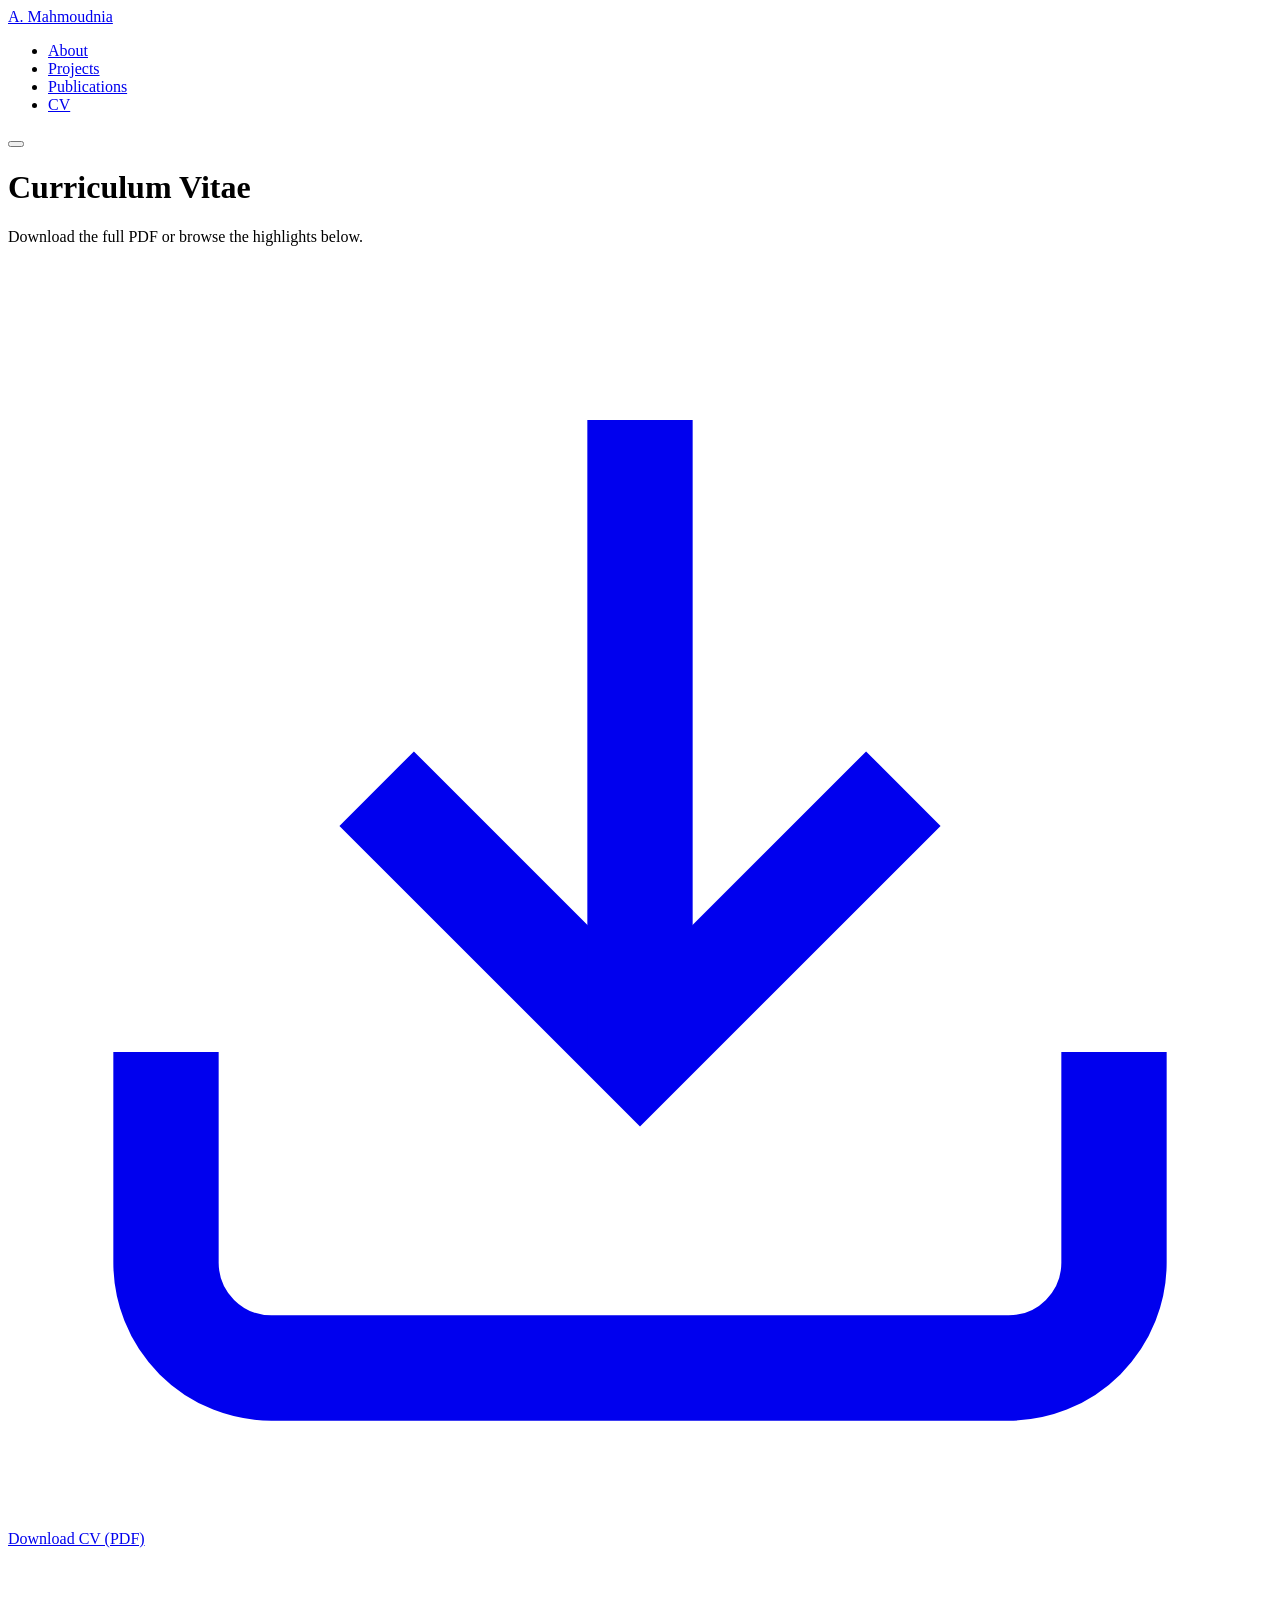
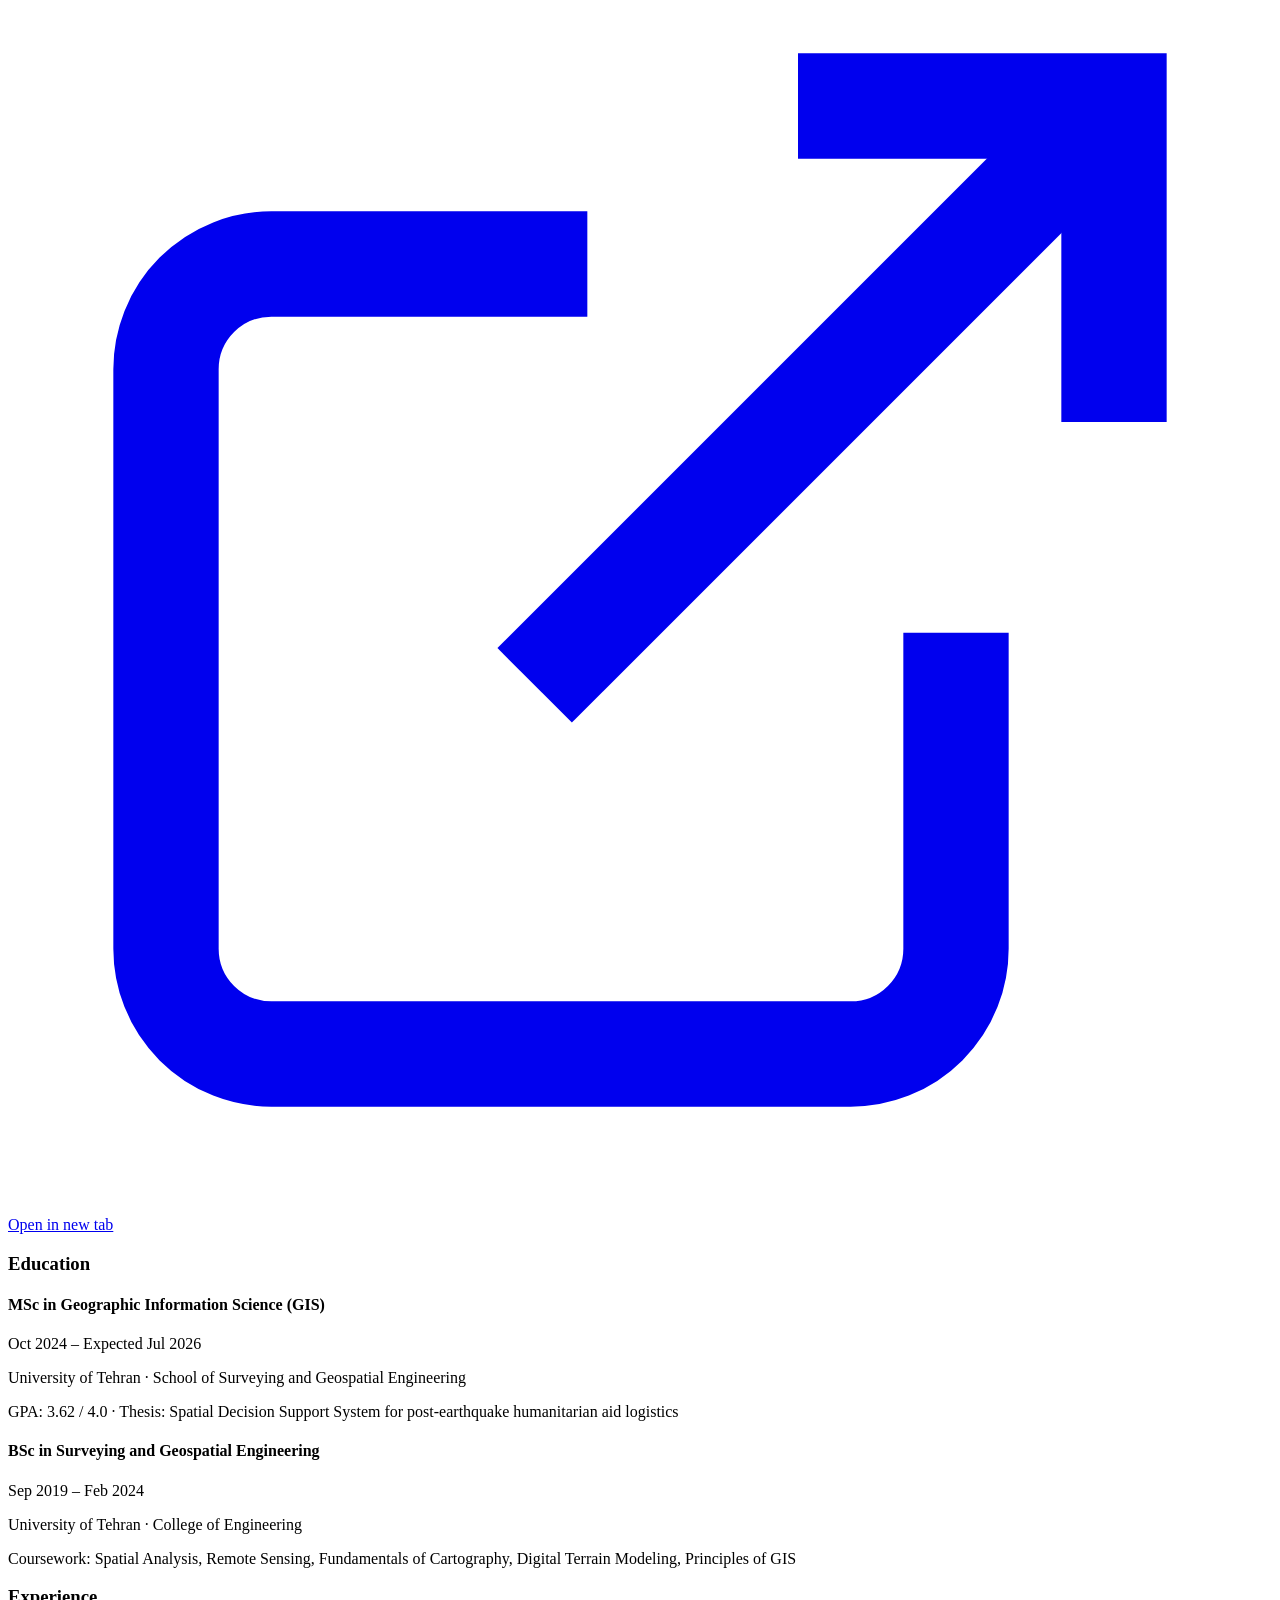
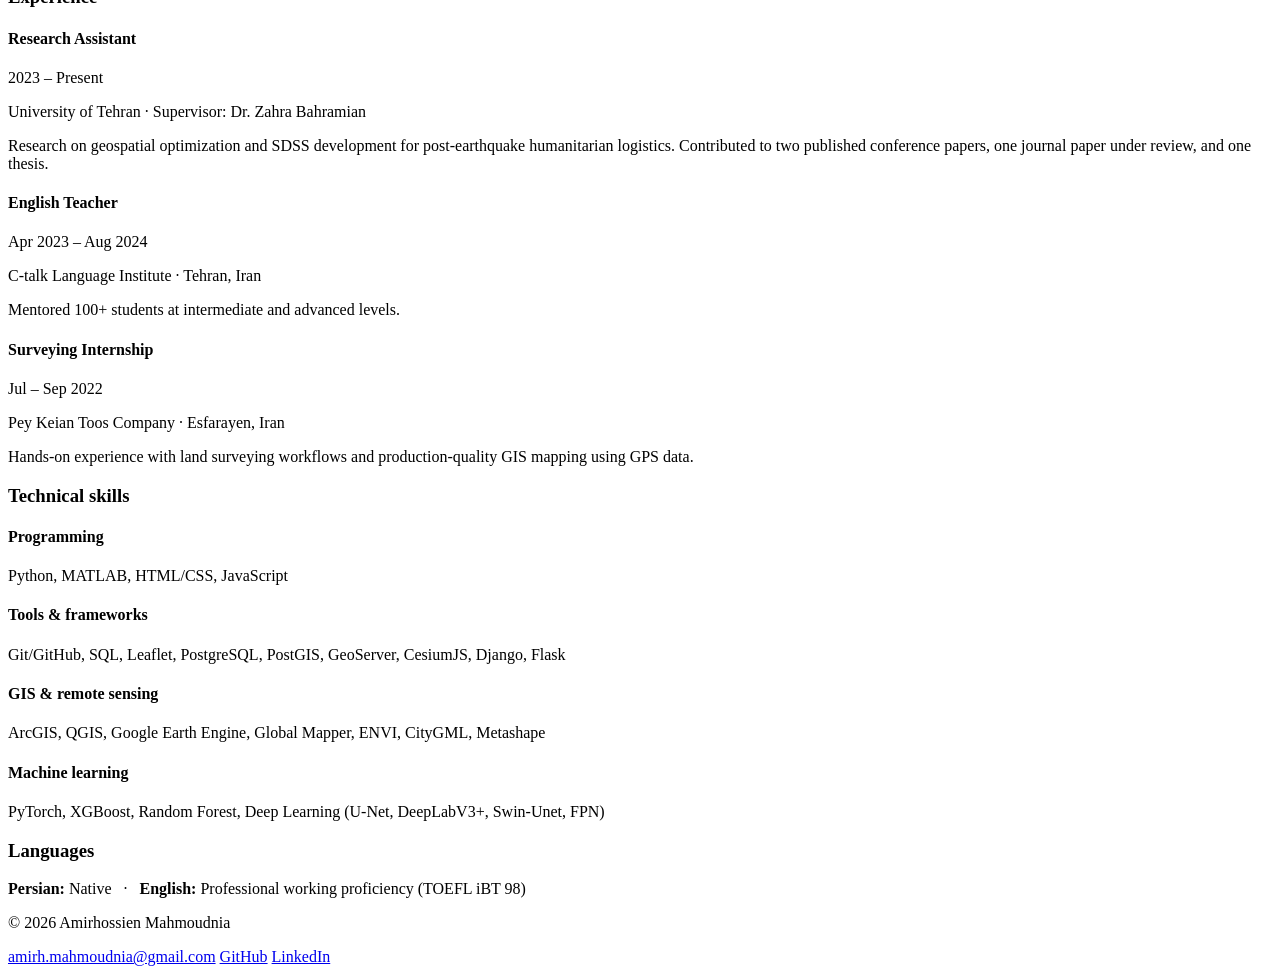
==== cv.html @ 0a98c572 "Add files via upload" ====
<!DOCTYPE html>
<html lang="en">
<head>
  <meta charset="UTF-8">
  <meta name="viewport" content="width=device-width, initial-scale=1.0">
  <title>CV | Amirhossien Mahmoudnia</title>
  <meta name="description" content="Curriculum vitae of Amirhossien Mahmoudnia — education, research experience, technical skills, and publications.">
  <link rel="stylesheet" href="css/style.css">
</head>
<body>

  <!-- Navigation -->
  <nav class="nav">
    <div class="nav-inner">
      <a href="index.html" class="nav-name">A. Mahmoudnia</a>
      <ul class="nav-links">
        <li><a href="index.html">About</a></li>
        <li><a href="projects.html">Projects</a></li>
        <li><a href="publications.html">Publications</a></li>
        <li><a href="cv.html" class="active">CV</a></li>
      </ul>
      <button class="hamburger" aria-label="Toggle menu">
        <span></span><span></span><span></span>
      </button>
    </div>
  </nav>

  <div class="page-header">
    <h1>Curriculum Vitae</h1>
    <p>Download the full PDF or browse the highlights below.</p>
  </div>

  <div class="section">
    <div class="cv-actions">
      <a href="assets/CV.pdf" download class="btn btn-primary">
        <svg viewBox="0 0 24 24" fill="none" stroke="currentColor" stroke-width="2"><path d="M21 15v4a2 2 0 01-2 2H5a2 2 0 01-2-2v-4"/><polyline points="7 10 12 15 17 10"/><line x1="12" y1="15" x2="12" y2="3"/></svg>
        Download CV (PDF)
      </a>
      <a href="assets/CV.pdf" target="_blank" class="btn btn-outline">
        <svg viewBox="0 0 24 24" fill="none" stroke="currentColor" stroke-width="2"><path d="M18 13v6a2 2 0 01-2 2H5a2 2 0 01-2-2V8a2 2 0 012-2h6"/><polyline points="15 3 21 3 21 9"/><line x1="10" y1="14" x2="21" y2="3"/></svg>
        Open in new tab
      </a>
    </div>

    <!-- Education -->
    <div class="cv-section">
      <h3>Education</h3>

      <div class="cv-entry">
        <div class="cv-entry-header">
          <h4>MSc in Geographic Information Science (GIS)</h4>
          <span class="date">Oct 2024 – Expected Jul 2026</span>
        </div>
        <p class="subtitle">University of Tehran · School of Surveying and Geospatial Engineering</p>
        <p>GPA: 3.62 / 4.0 · Thesis: Spatial Decision Support System for post-earthquake humanitarian aid logistics</p>
      </div>

      <div class="cv-entry">
        <div class="cv-entry-header">
          <h4>BSc in Surveying and Geospatial Engineering</h4>
          <span class="date">Sep 2019 – Feb 2024</span>
        </div>
        <p class="subtitle">University of Tehran · College of Engineering</p>
        <p>Coursework: Spatial Analysis, Remote Sensing, Fundamentals of Cartography, Digital Terrain Modeling, Principles of GIS</p>
      </div>
    </div>

    <!-- Work Experience -->
    <div class="cv-section">
      <h3>Experience</h3>

      <div class="cv-entry">
        <div class="cv-entry-header">
          <h4>Research Assistant</h4>
          <span class="date">2023 – Present</span>
        </div>
        <p class="subtitle">University of Tehran · Supervisor: Dr. Zahra Bahramian</p>
        <p>Research on geospatial optimization and SDSS development for post-earthquake humanitarian logistics. Contributed to two published conference papers, one journal paper under review, and one thesis.</p>
      </div>

      <div class="cv-entry">
        <div class="cv-entry-header">
          <h4>English Teacher</h4>
          <span class="date">Apr 2023 – Aug 2024</span>
        </div>
        <p class="subtitle">C-talk Language Institute · Tehran, Iran</p>
        <p>Mentored 100+ students at intermediate and advanced levels.</p>
      </div>

      <div class="cv-entry">
        <div class="cv-entry-header">
          <h4>Surveying Internship</h4>
          <span class="date">Jul – Sep 2022</span>
        </div>
        <p class="subtitle">Pey Keian Toos Company · Esfarayen, Iran</p>
        <p>Hands-on experience with land surveying workflows and production-quality GIS mapping using GPS data.</p>
      </div>
    </div>

    <!-- Technical Skills -->
    <div class="cv-section">
      <h3>Technical skills</h3>
      <div class="skills-grid">
        <div class="skill-group">
          <h4>Programming</h4>
          <p>Python, MATLAB, HTML/CSS, JavaScript</p>
        </div>
        <div class="skill-group">
          <h4>Tools &amp; frameworks</h4>
          <p>Git/GitHub, SQL, Leaflet, PostgreSQL, PostGIS, GeoServer, CesiumJS, Django, Flask</p>
        </div>
        <div class="skill-group">
          <h4>GIS &amp; remote sensing</h4>
          <p>ArcGIS, QGIS, Google Earth Engine, Global Mapper, ENVI, CityGML, Metashape</p>
        </div>
        <div class="skill-group">
          <h4>Machine learning</h4>
          <p>PyTorch, XGBoost, Random Forest, Deep Learning (U-Net, DeepLabV3+, Swin-Unet, FPN)</p>
        </div>
      </div>
    </div>

    <!-- Languages -->
    <div class="cv-section">
      <h3>Languages</h3>
      <div class="cv-entry" style="border-left: none; padding-left: 0;">
        <p><strong>Persian:</strong> Native &nbsp;&nbsp;·&nbsp;&nbsp; <strong>English:</strong> Professional working proficiency (TOEFL iBT 98)</p>
      </div>
    </div>
  </div>

  <!-- Footer -->
  <footer class="footer">
    <div class="footer-inner">
      <p>&copy; 2026 Amirhossien Mahmoudnia</p>
      <div class="footer-links">
        <a href="mailto:amirh.mahmoudnia@gmail.com">amirh.mahmoudnia@gmail.com</a>
        <a href="https://github.com/" target="_blank">GitHub</a>
        <a href="https://linkedin.com/in/amir-hosieen-mahmoudnia" target="_blank">LinkedIn</a>
      </div>
    </div>
  </footer>

  <script src="js/main.js"></script>
</body>
</html>
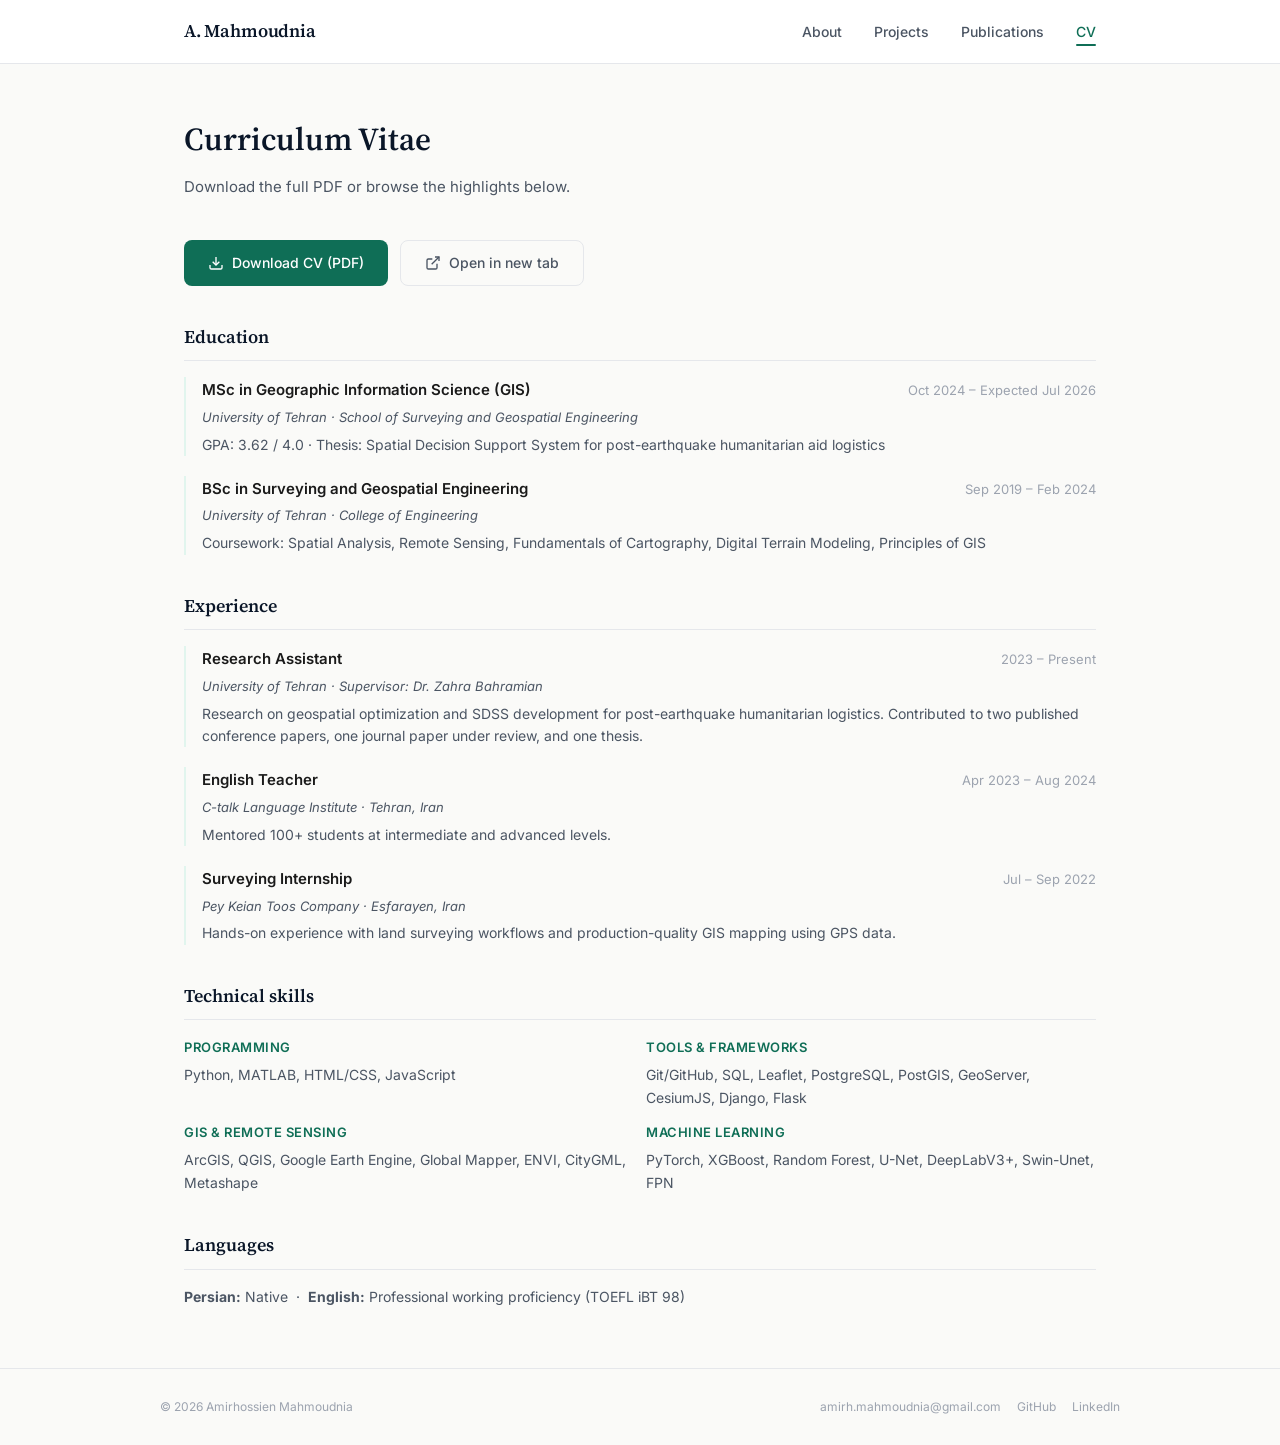
==== commit 241dbedd: "Add files via upload" ====
--- a/cv.html
+++ b/cv.html
@@ -1,29 +1,28 @@
 <!DOCTYPE html>
 <html lang="en">
 <head>
-  <meta charset="UTF-8">
+    <meta charset="UTF-8">
   <meta name="viewport" content="width=device-width, initial-scale=1.0">
+  <link rel="preconnect" href="https://fonts.googleapis.com">
+  <link rel="preconnect" href="https://fonts.gstatic.com" crossorigin>
+  <link href="https://fonts.googleapis.com/css2?family=Source+Serif+4:opsz,wght@8..60,400;8..60,600&family=Inter:wght@400;500;600&display=swap" rel="stylesheet">
+  <style>
+:root{--navy:#0a1628;--teal:#0f6e56;--teal-light:#e1f5ee;--teal-mid:#1d9e75;--blue:#185fa5;--blue-light:#e6f1fb;--coral:#d85a30;--purple-light:#eeedfe;--purple:#534ab7;--amber-light:#faeeda;--amber:#854f0b;--bg:#fafaf8;--surface:#fff;--text:#1a1a1a;--text-secondary:#4b5563;--text-muted:#9ca3af;--border:#e5e7eb;--font-display:'Source Serif 4',Georgia,serif;--font-body:'Inter',-apple-system,sans-serif;--max-width:960px;--nav-height:64px}*,*::before,*::after{box-sizing:border-box;margin:0;padding:0}html{scroll-behavior:smooth}body{font-family:var(--font-body);color:var(--text);background:var(--bg);line-height:1.7;font-size:15px;-webkit-font-smoothing:antialiased}a{color:var(--teal);text-decoration:none;transition:color .2s}a:hover{color:var(--teal-mid)}img{max-width:100%;display:block}.nav{position:fixed;top:0;left:0;right:0;height:var(--nav-height);background:rgba(255,255,255,.92);backdrop-filter:blur(12px);-webkit-backdrop-filter:blur(12px);border-bottom:1px solid var(--border);z-index:100;display:flex;align-items:center;justify-content:center}.nav-inner{width:100%;max-width:var(--max-width);padding:0 24px;display:flex;align-items:center;justify-content:space-between}.nav-name{font-family:var(--font-display);font-size:18px;font-weight:600;color:var(--navy);letter-spacing:-.01em}.nav-links{display:flex;gap:32px;list-style:none}.nav-links a{color:var(--text-secondary);font-size:14px;font-weight:500;position:relative;padding:4px 0}.nav-links a:hover,.nav-links a.active{color:var(--teal)}.nav-links a.active::after{content:'';position:absolute;bottom:-2px;left:0;right:0;height:2px;background:var(--teal);border-radius:1px}.hamburger{display:none;background:none;border:none;cursor:pointer;padding:8px}.hamburger span{display:block;width:20px;height:2px;background:var(--text);margin:5px 0;transition:.3s;border-radius:1px}.hero{padding-top:calc(var(--nav-height) + 60px);padding-bottom:60px;position:relative;overflow:hidden}.hero-bg{position:absolute;top:0;left:0;right:0;bottom:0;opacity:.04;pointer-events:none}.hero-inner{max-width:var(--max-width);margin:0 auto;padding:0 24px;display:grid;grid-template-columns:1fr 260px;gap:48px;align-items:start;position:relative}.hero-text h1{font-family:var(--font-display);font-size:36px;font-weight:600;color:var(--navy);margin-bottom:6px;letter-spacing:-.02em;line-height:1.2}.hero-subtitle{font-size:16px;color:var(--text-secondary);margin-bottom:6px}.hero-affiliation{font-size:13px;color:var(--text-muted);margin-bottom:28px;display:flex;align-items:center;gap:6px}.hero-affiliation svg{width:14px;height:14px;flex-shrink:0}.hero-bio{font-size:15px;line-height:1.75;color:var(--text);margin-bottom:28px}.hero-bio p{margin-bottom:14px}.hero-bio p:last-child{margin-bottom:0}.social-links{display:flex;gap:12px;align-items:center;flex-wrap:wrap}.social-links a{display:flex;align-items:center;gap:6px;font-size:13px;color:var(--text-secondary);padding:6px 14px;border:1px solid var(--border);border-radius:20px;transition:all .2s}.social-links a:hover{border-color:var(--teal);color:var(--teal);background:var(--teal-light)}.social-links a svg{width:16px;height:16px}.hero-photo{display:flex;flex-direction:column;align-items:center;gap:12px}.photo-frame{width:220px;height:270px;border-radius:16px;overflow:hidden;border:3px solid var(--border);background:linear-gradient(145deg,var(--navy) 0%,var(--teal) 100%);display:flex;align-items:center;justify-content:center;position:relative}.photo-frame img{width:100%;height:100%;object-fit:cover}.photo-placeholder{color:rgba(255,255,255,.4);font-size:13px;text-align:center;padding:20px}.photo-placeholder svg{width:60px;height:60px;margin:0 auto 8px;opacity:.5}.interests{max-width:var(--max-width);margin:0 auto 60px;padding:0 24px}.interests-label{font-size:12px;font-weight:600;text-transform:uppercase;letter-spacing:1px;color:var(--text-muted);margin-bottom:14px}.tags{display:flex;flex-wrap:wrap;gap:8px}.tag{font-size:13px;padding:6px 16px;border-radius:20px;font-weight:500}.tag-teal{background:var(--teal-light);color:var(--teal)}.tag-blue{background:var(--blue-light);color:var(--blue)}.tag-purple{background:var(--purple-light);color:var(--purple)}.tag-amber{background:var(--amber-light);color:var(--amber)}.highlights{max-width:var(--max-width);margin:0 auto 60px;padding:0 24px}.highlights h2{font-family:var(--font-display);font-size:22px;font-weight:600;color:var(--navy);margin-bottom:20px}.highlight-list{list-style:none}.highlight-list li{padding:14px 0;border-bottom:1px solid var(--border);display:flex;gap:16px;align-items:baseline;font-size:14px;line-height:1.6}.highlight-list li:last-child{border-bottom:none}.highlight-date{font-size:12px;color:var(--text-muted);white-space:nowrap;min-width:70px}.page-header{padding-top:calc(var(--nav-height) + 48px);padding-bottom:40px;max-width:var(--max-width);margin:0 auto;padding-left:24px;padding-right:24px}.page-header h1{font-family:var(--font-display);font-size:32px;font-weight:600;color:var(--navy);margin-bottom:8px}.page-header p{color:var(--text-secondary);font-size:15px}.section{max-width:var(--max-width);margin:0 auto 48px;padding:0 24px}.section-title{font-family:var(--font-display);font-size:20px;font-weight:600;color:var(--navy);margin-bottom:20px;padding-bottom:10px;border-bottom:2px solid var(--teal-light)}.project-grid{display:grid;grid-template-columns:repeat(auto-fill,minmax(280px,1fr));gap:20px}.project-card{background:var(--surface);border:1px solid var(--border);border-radius:12px;overflow:hidden;transition:transform .2s,box-shadow .2s}.project-card:hover{transform:translateY(-2px);box-shadow:0 8px 24px rgba(0,0,0,.06)}.project-thumb{height:140px;display:flex;align-items:center;justify-content:center;position:relative;overflow:hidden}.project-thumb svg{width:40px;height:40px;opacity:.5;color:#fff}.project-body{padding:20px}.project-body h3{font-size:16px;font-weight:600;margin-bottom:8px;color:var(--navy);line-height:1.3}.project-body p{font-size:13px;color:var(--text-secondary);line-height:1.6;margin-bottom:14px}.project-tags{display:flex;flex-wrap:wrap;gap:6px;margin-bottom:14px}.project-tags span{font-size:11px;padding:3px 10px;background:var(--bg);color:var(--text-muted);border-radius:12px;border:1px solid var(--border)}.project-link{font-size:13px;font-weight:500;display:inline-flex;align-items:center;gap:6px}.project-link svg{width:14px;height:14px}.pub-group{margin-bottom:36px}.pub-group h3{font-size:14px;font-weight:600;text-transform:uppercase;letter-spacing:.5px;color:var(--teal);margin-bottom:16px}.pub-item{padding:16px 20px;background:var(--surface);border:1px solid var(--border);border-radius:10px;margin-bottom:12px;transition:border-color .2s}.pub-item:hover{border-color:var(--teal-mid)}.pub-title{font-size:15px;font-weight:600;color:var(--navy);margin-bottom:6px;line-height:1.4}.pub-authors{font-size:13px;color:var(--text-secondary);margin-bottom:4px}.pub-venue{font-size:13px;color:var(--text-muted);font-style:italic}.pub-meta{display:flex;align-items:center;gap:12px;margin-top:10px}.pub-badge{font-size:11px;font-weight:600;padding:3px 10px;border-radius:12px}.badge-published{background:var(--teal-light);color:var(--teal)}.badge-review{background:var(--amber-light);color:var(--amber)}.cv-actions{display:flex;gap:12px;margin-bottom:36px;flex-wrap:wrap}.btn{display:inline-flex;align-items:center;gap:8px;padding:10px 24px;border-radius:8px;font-size:14px;font-weight:500;border:none;cursor:pointer;transition:all .2s;text-decoration:none}.btn-primary{background:var(--teal);color:#fff}.btn-primary:hover{background:var(--teal-mid);color:#fff}.btn-outline{background:transparent;color:var(--text-secondary);border:1px solid var(--border)}.btn-outline:hover{border-color:var(--teal);color:var(--teal)}.btn svg{width:16px;height:16px}.cv-section{margin-bottom:36px}.cv-section h3{font-family:var(--font-display);font-size:18px;font-weight:600;color:var(--navy);margin-bottom:16px;padding-bottom:8px;border-bottom:1px solid var(--border)}.cv-entry{margin-bottom:20px;padding-left:16px;border-left:2px solid var(--teal-light)}.cv-entry-header{display:flex;justify-content:space-between;align-items:baseline;flex-wrap:wrap;gap:8px;margin-bottom:4px}.cv-entry h4{font-size:15px;font-weight:600;color:var(--text)}.cv-entry .date{font-size:13px;color:var(--text-muted);white-space:nowrap}.cv-entry .subtitle{font-size:13px;color:var(--text-secondary);font-style:italic;margin-bottom:6px}.cv-entry p{font-size:14px;color:var(--text-secondary);line-height:1.6}.skills-grid{display:grid;grid-template-columns:1fr 1fr;gap:12px}.skill-group h4{font-size:13px;font-weight:600;color:var(--teal);text-transform:uppercase;letter-spacing:.5px;margin-bottom:6px}.skill-group p{font-size:14px;color:var(--text-secondary);line-height:1.6}.footer{border-top:1px solid var(--border);padding:28px 24px;text-align:center;margin-top:60px}.footer-inner{max-width:var(--max-width);margin:0 auto;display:flex;justify-content:space-between;align-items:center;flex-wrap:wrap;gap:12px}.footer p{font-size:12px;color:var(--text-muted)}.footer-links{display:flex;gap:16px}.footer-links a{color:var(--text-muted);font-size:12px}.footer-links a:hover{color:var(--teal)}@media(max-width:768px){.hero-inner{grid-template-columns:1fr;gap:32px}.hero-photo{order:-1}.photo-frame{width:160px;height:200px}.hero-text h1{font-size:28px}.nav-links{display:none;position:absolute;top:var(--nav-height);left:0;right:0;background:#fff;flex-direction:column;padding:16px 24px;gap:0;border-bottom:1px solid var(--border);box-shadow:0 8px 24px rgba(0,0,0,.06)}.nav-links.open{display:flex}.nav-links a{padding:12px 0;border-bottom:1px solid var(--border)}.nav-links a:last-child{border-bottom:none}.nav-links a.active::after{display:none}.hamburger{display:block}.project-grid{grid-template-columns:1fr}.skills-grid{grid-template-columns:1fr}.footer-inner{justify-content:center;text-align:center}.page-header h1{font-size:26px}}@media(max-width:480px){.social-links a span{display:none}}
+  </style>
   <title>CV | Amirhossien Mahmoudnia</title>
-  <meta name="description" content="Curriculum vitae of Amirhossien Mahmoudnia — education, research experience, technical skills, and publications.">
-  <link rel="stylesheet" href="css/style.css">
+  <meta name="description" content="Curriculum vitae of Amirhossien Mahmoudnia.">
 </head>
 <body>
-
-  <!-- Navigation -->
-  <nav class="nav">
-    <div class="nav-inner">
-      <a href="index.html" class="nav-name">A. Mahmoudnia</a>
-      <ul class="nav-links">
-        <li><a href="index.html">About</a></li>
-        <li><a href="projects.html">Projects</a></li>
-        <li><a href="publications.html">Publications</a></li>
-        <li><a href="cv.html" class="active">CV</a></li>
-      </ul>
-      <button class="hamburger" aria-label="Toggle menu">
-        <span></span><span></span><span></span>
-      </button>
-    </div>
-  </nav>
+  <nav class="nav"><div class="nav-inner">
+    <a href="index.html" class="nav-name">A. Mahmoudnia</a>
+    <ul class="nav-links">
+      <li><a href="index.html">About</a></li>
+      <li><a href="projects.html">Projects</a></li>
+      <li><a href="publications.html">Publications</a></li>
+      <li><a href="cv.html" class="active">CV</a></li>
+    </ul>
+    <button class="hamburger" aria-label="Toggle menu"><span></span><span></span><span></span></button>
+  </div></nav>
 
   <div class="page-header">
     <h1>Curriculum Vitae</h1>
@@ -42,10 +41,8 @@
       </a>
     </div>
 
-    <!-- Education -->
     <div class="cv-section">
       <h3>Education</h3>
-
       <div class="cv-entry">
         <div class="cv-entry-header">
           <h4>MSc in Geographic Information Science (GIS)</h4>
@@ -54,7 +51,6 @@
         <p class="subtitle">University of Tehran · School of Surveying and Geospatial Engineering</p>
         <p>GPA: 3.62 / 4.0 · Thesis: Spatial Decision Support System for post-earthquake humanitarian aid logistics</p>
       </div>
-
       <div class="cv-entry">
         <div class="cv-entry-header">
           <h4>BSc in Surveying and Geospatial Engineering</h4>
@@ -65,10 +61,8 @@
       </div>
     </div>
 
-    <!-- Work Experience -->
     <div class="cv-section">
       <h3>Experience</h3>
-
       <div class="cv-entry">
         <div class="cv-entry-header">
           <h4>Research Assistant</h4>
@@ -77,7 +71,6 @@
         <p class="subtitle">University of Tehran · Supervisor: Dr. Zahra Bahramian</p>
         <p>Research on geospatial optimization and SDSS development for post-earthquake humanitarian logistics. Contributed to two published conference papers, one journal paper under review, and one thesis.</p>
       </div>
-
       <div class="cv-entry">
         <div class="cv-entry-header">
           <h4>English Teacher</h4>
@@ -86,7 +79,6 @@
         <p class="subtitle">C-talk Language Institute · Tehran, Iran</p>
         <p>Mentored 100+ students at intermediate and advanced levels.</p>
       </div>
-
       <div class="cv-entry">
         <div class="cv-entry-header">
           <h4>Surveying Internship</h4>
@@ -97,7 +89,6 @@
       </div>
     </div>
 
-    <!-- Technical Skills -->
     <div class="cv-section">
       <h3>Technical skills</h3>
       <div class="skills-grid">
@@ -115,32 +106,29 @@
         </div>
         <div class="skill-group">
           <h4>Machine learning</h4>
-          <p>PyTorch, XGBoost, Random Forest, Deep Learning (U-Net, DeepLabV3+, Swin-Unet, FPN)</p>
+          <p>PyTorch, XGBoost, Random Forest, U-Net, DeepLabV3+, Swin-Unet, FPN</p>
         </div>
       </div>
     </div>
 
-    <!-- Languages -->
     <div class="cv-section">
       <h3>Languages</h3>
-      <div class="cv-entry" style="border-left: none; padding-left: 0;">
-        <p><strong>Persian:</strong> Native &nbsp;&nbsp;·&nbsp;&nbsp; <strong>English:</strong> Professional working proficiency (TOEFL iBT 98)</p>
+      <div class="cv-entry" style="border-left:none;padding-left:0">
+        <p><strong>Persian:</strong> Native &nbsp;·&nbsp; <strong>English:</strong> Professional working proficiency (TOEFL iBT 98)</p>
       </div>
     </div>
   </div>
 
-  <!-- Footer -->
-  <footer class="footer">
-    <div class="footer-inner">
-      <p>&copy; 2026 Amirhossien Mahmoudnia</p>
-      <div class="footer-links">
-        <a href="mailto:amirh.mahmoudnia@gmail.com">amirh.mahmoudnia@gmail.com</a>
-        <a href="https://github.com/" target="_blank">GitHub</a>
-        <a href="https://linkedin.com/in/amir-hosieen-mahmoudnia" target="_blank">LinkedIn</a>
-      </div>
+  <footer class="footer"><div class="footer-inner">
+    <p>&copy; 2026 Amirhossien Mahmoudnia</p>
+    <div class="footer-links">
+      <a href="mailto:amirh.mahmoudnia@gmail.com">amirh.mahmoudnia@gmail.com</a>
+      <a href="https://github.com/amirtistein" target="_blank">GitHub</a>
+      <a href="https://linkedin.com/in/amir-hosieen-mahmoudnia" target="_blank">LinkedIn</a>
     </div>
-  </footer>
-
-  <script src="js/main.js"></script>
+  </div></footer>
+  <script>
+document.addEventListener('DOMContentLoaded',function(){var h=document.querySelector('.hamburger'),n=document.querySelector('.nav-links');if(h){h.addEventListener('click',function(){n.classList.toggle('open');var b=h.querySelectorAll('span');h.classList.toggle('active');if(h.classList.contains('active')){b[0].style.transform='rotate(45deg) translate(5px,5px)';b[1].style.opacity='0';b[2].style.transform='rotate(-45deg) translate(5px,-5px)'}else{b[0].style.transform='';b[1].style.opacity='';b[2].style.transform=''}})}document.querySelectorAll('.nav-links a').forEach(function(l){l.addEventListener('click',function(){n.classList.remove('open');if(h){h.classList.remove('active');var b=h.querySelectorAll('span');b[0].style.transform='';b[1].style.opacity='';b[2].style.transform=''}})});var nav=document.querySelector('.nav');window.addEventListener('scroll',function(){nav.style.boxShadow=window.scrollY>10?'0 1px 8px rgba(0,0,0,.06)':'none'})});
+</script>
 </body>
 </html>
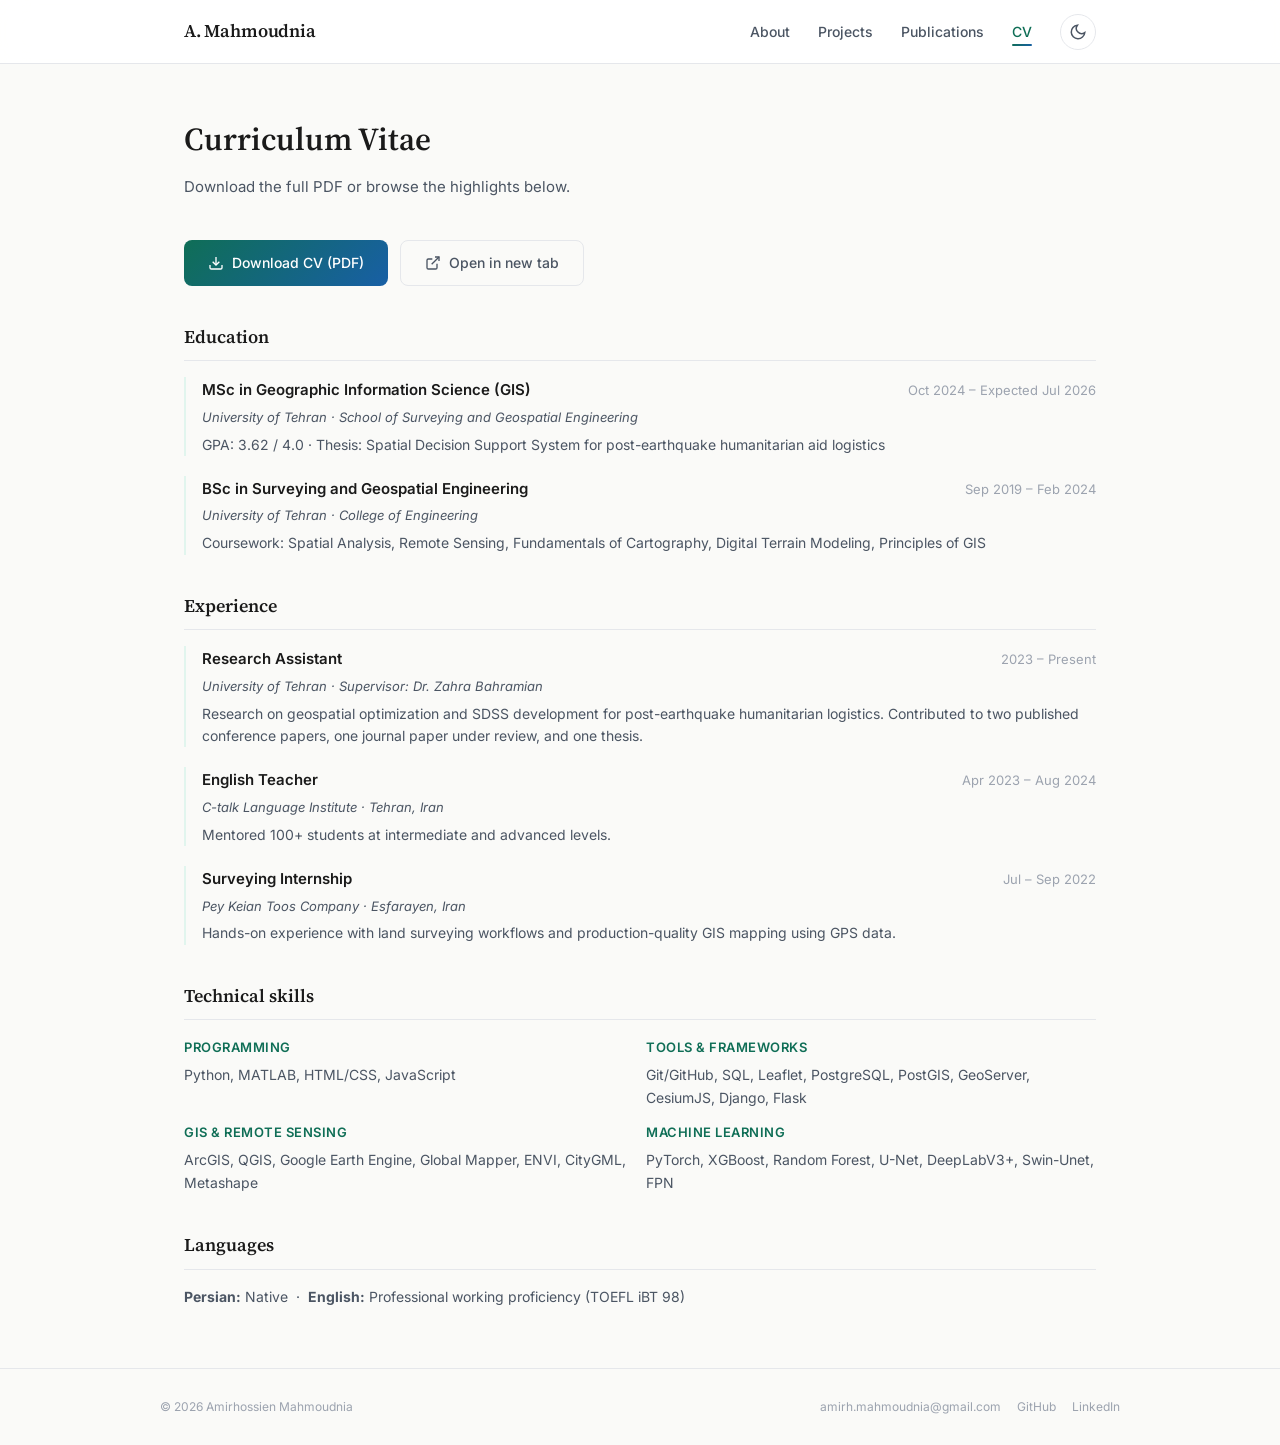
==== commit 9926802e: "Update cv.html" ====
--- a/cv.html
+++ b/cv.html
@@ -7,10 +7,222 @@
   <link rel="preconnect" href="https://fonts.gstatic.com" crossorigin>
   <link href="https://fonts.googleapis.com/css2?family=Source+Serif+4:opsz,wght@8..60,400;8..60,600&family=Inter:wght@400;500;600&display=swap" rel="stylesheet">
   <style>
-:root{--navy:#0a1628;--teal:#0f6e56;--teal-light:#e1f5ee;--teal-mid:#1d9e75;--blue:#185fa5;--blue-light:#e6f1fb;--coral:#d85a30;--purple-light:#eeedfe;--purple:#534ab7;--amber-light:#faeeda;--amber:#854f0b;--bg:#fafaf8;--surface:#fff;--text:#1a1a1a;--text-secondary:#4b5563;--text-muted:#9ca3af;--border:#e5e7eb;--font-display:'Source Serif 4',Georgia,serif;--font-body:'Inter',-apple-system,sans-serif;--max-width:960px;--nav-height:64px}*,*::before,*::after{box-sizing:border-box;margin:0;padding:0}html{scroll-behavior:smooth}body{font-family:var(--font-body);color:var(--text);background:var(--bg);line-height:1.7;font-size:15px;-webkit-font-smoothing:antialiased}a{color:var(--teal);text-decoration:none;transition:color .2s}a:hover{color:var(--teal-mid)}img{max-width:100%;display:block}.nav{position:fixed;top:0;left:0;right:0;height:var(--nav-height);background:rgba(255,255,255,.92);backdrop-filter:blur(12px);-webkit-backdrop-filter:blur(12px);border-bottom:1px solid var(--border);z-index:100;display:flex;align-items:center;justify-content:center}.nav-inner{width:100%;max-width:var(--max-width);padding:0 24px;display:flex;align-items:center;justify-content:space-between}.nav-name{font-family:var(--font-display);font-size:18px;font-weight:600;color:var(--navy);letter-spacing:-.01em}.nav-links{display:flex;gap:32px;list-style:none}.nav-links a{color:var(--text-secondary);font-size:14px;font-weight:500;position:relative;padding:4px 0}.nav-links a:hover,.nav-links a.active{color:var(--teal)}.nav-links a.active::after{content:'';position:absolute;bottom:-2px;left:0;right:0;height:2px;background:var(--teal);border-radius:1px}.hamburger{display:none;background:none;border:none;cursor:pointer;padding:8px}.hamburger span{display:block;width:20px;height:2px;background:var(--text);margin:5px 0;transition:.3s;border-radius:1px}.hero{padding-top:calc(var(--nav-height) + 60px);padding-bottom:60px;position:relative;overflow:hidden}.hero-bg{position:absolute;top:0;left:0;right:0;bottom:0;opacity:.04;pointer-events:none}.hero-inner{max-width:var(--max-width);margin:0 auto;padding:0 24px;display:grid;grid-template-columns:1fr 260px;gap:48px;align-items:start;position:relative}.hero-text h1{font-family:var(--font-display);font-size:36px;font-weight:600;color:var(--navy);margin-bottom:6px;letter-spacing:-.02em;line-height:1.2}.hero-subtitle{font-size:16px;color:var(--text-secondary);margin-bottom:6px}.hero-affiliation{font-size:13px;color:var(--text-muted);margin-bottom:28px;display:flex;align-items:center;gap:6px}.hero-affiliation svg{width:14px;height:14px;flex-shrink:0}.hero-bio{font-size:15px;line-height:1.75;color:var(--text);margin-bottom:28px}.hero-bio p{margin-bottom:14px}.hero-bio p:last-child{margin-bottom:0}.social-links{display:flex;gap:12px;align-items:center;flex-wrap:wrap}.social-links a{display:flex;align-items:center;gap:6px;font-size:13px;color:var(--text-secondary);padding:6px 14px;border:1px solid var(--border);border-radius:20px;transition:all .2s}.social-links a:hover{border-color:var(--teal);color:var(--teal);background:var(--teal-light)}.social-links a svg{width:16px;height:16px}.hero-photo{display:flex;flex-direction:column;align-items:center;gap:12px}.photo-frame{width:220px;height:270px;border-radius:16px;overflow:hidden;border:3px solid var(--border);background:linear-gradient(145deg,var(--navy) 0%,var(--teal) 100%);display:flex;align-items:center;justify-content:center;position:relative}.photo-frame img{width:100%;height:100%;object-fit:cover}.photo-placeholder{color:rgba(255,255,255,.4);font-size:13px;text-align:center;padding:20px}.photo-placeholder svg{width:60px;height:60px;margin:0 auto 8px;opacity:.5}.interests{max-width:var(--max-width);margin:0 auto 60px;padding:0 24px}.interests-label{font-size:12px;font-weight:600;text-transform:uppercase;letter-spacing:1px;color:var(--text-muted);margin-bottom:14px}.tags{display:flex;flex-wrap:wrap;gap:8px}.tag{font-size:13px;padding:6px 16px;border-radius:20px;font-weight:500}.tag-teal{background:var(--teal-light);color:var(--teal)}.tag-blue{background:var(--blue-light);color:var(--blue)}.tag-purple{background:var(--purple-light);color:var(--purple)}.tag-amber{background:var(--amber-light);color:var(--amber)}.highlights{max-width:var(--max-width);margin:0 auto 60px;padding:0 24px}.highlights h2{font-family:var(--font-display);font-size:22px;font-weight:600;color:var(--navy);margin-bottom:20px}.highlight-list{list-style:none}.highlight-list li{padding:14px 0;border-bottom:1px solid var(--border);display:flex;gap:16px;align-items:baseline;font-size:14px;line-height:1.6}.highlight-list li:last-child{border-bottom:none}.highlight-date{font-size:12px;color:var(--text-muted);white-space:nowrap;min-width:70px}.page-header{padding-top:calc(var(--nav-height) + 48px);padding-bottom:40px;max-width:var(--max-width);margin:0 auto;padding-left:24px;padding-right:24px}.page-header h1{font-family:var(--font-display);font-size:32px;font-weight:600;color:var(--navy);margin-bottom:8px}.page-header p{color:var(--text-secondary);font-size:15px}.section{max-width:var(--max-width);margin:0 auto 48px;padding:0 24px}.section-title{font-family:var(--font-display);font-size:20px;font-weight:600;color:var(--navy);margin-bottom:20px;padding-bottom:10px;border-bottom:2px solid var(--teal-light)}.project-grid{display:grid;grid-template-columns:repeat(auto-fill,minmax(280px,1fr));gap:20px}.project-card{background:var(--surface);border:1px solid var(--border);border-radius:12px;overflow:hidden;transition:transform .2s,box-shadow .2s}.project-card:hover{transform:translateY(-2px);box-shadow:0 8px 24px rgba(0,0,0,.06)}.project-thumb{height:140px;display:flex;align-items:center;justify-content:center;position:relative;overflow:hidden}.project-thumb svg{width:40px;height:40px;opacity:.5;color:#fff}.project-body{padding:20px}.project-body h3{font-size:16px;font-weight:600;margin-bottom:8px;color:var(--navy);line-height:1.3}.project-body p{font-size:13px;color:var(--text-secondary);line-height:1.6;margin-bottom:14px}.project-tags{display:flex;flex-wrap:wrap;gap:6px;margin-bottom:14px}.project-tags span{font-size:11px;padding:3px 10px;background:var(--bg);color:var(--text-muted);border-radius:12px;border:1px solid var(--border)}.project-link{font-size:13px;font-weight:500;display:inline-flex;align-items:center;gap:6px}.project-link svg{width:14px;height:14px}.pub-group{margin-bottom:36px}.pub-group h3{font-size:14px;font-weight:600;text-transform:uppercase;letter-spacing:.5px;color:var(--teal);margin-bottom:16px}.pub-item{padding:16px 20px;background:var(--surface);border:1px solid var(--border);border-radius:10px;margin-bottom:12px;transition:border-color .2s}.pub-item:hover{border-color:var(--teal-mid)}.pub-title{font-size:15px;font-weight:600;color:var(--navy);margin-bottom:6px;line-height:1.4}.pub-authors{font-size:13px;color:var(--text-secondary);margin-bottom:4px}.pub-venue{font-size:13px;color:var(--text-muted);font-style:italic}.pub-meta{display:flex;align-items:center;gap:12px;margin-top:10px}.pub-badge{font-size:11px;font-weight:600;padding:3px 10px;border-radius:12px}.badge-published{background:var(--teal-light);color:var(--teal)}.badge-review{background:var(--amber-light);color:var(--amber)}.cv-actions{display:flex;gap:12px;margin-bottom:36px;flex-wrap:wrap}.btn{display:inline-flex;align-items:center;gap:8px;padding:10px 24px;border-radius:8px;font-size:14px;font-weight:500;border:none;cursor:pointer;transition:all .2s;text-decoration:none}.btn-primary{background:var(--teal);color:#fff}.btn-primary:hover{background:var(--teal-mid);color:#fff}.btn-outline{background:transparent;color:var(--text-secondary);border:1px solid var(--border)}.btn-outline:hover{border-color:var(--teal);color:var(--teal)}.btn svg{width:16px;height:16px}.cv-section{margin-bottom:36px}.cv-section h3{font-family:var(--font-display);font-size:18px;font-weight:600;color:var(--navy);margin-bottom:16px;padding-bottom:8px;border-bottom:1px solid var(--border)}.cv-entry{margin-bottom:20px;padding-left:16px;border-left:2px solid var(--teal-light)}.cv-entry-header{display:flex;justify-content:space-between;align-items:baseline;flex-wrap:wrap;gap:8px;margin-bottom:4px}.cv-entry h4{font-size:15px;font-weight:600;color:var(--text)}.cv-entry .date{font-size:13px;color:var(--text-muted);white-space:nowrap}.cv-entry .subtitle{font-size:13px;color:var(--text-secondary);font-style:italic;margin-bottom:6px}.cv-entry p{font-size:14px;color:var(--text-secondary);line-height:1.6}.skills-grid{display:grid;grid-template-columns:1fr 1fr;gap:12px}.skill-group h4{font-size:13px;font-weight:600;color:var(--teal);text-transform:uppercase;letter-spacing:.5px;margin-bottom:6px}.skill-group p{font-size:14px;color:var(--text-secondary);line-height:1.6}.footer{border-top:1px solid var(--border);padding:28px 24px;text-align:center;margin-top:60px}.footer-inner{max-width:var(--max-width);margin:0 auto;display:flex;justify-content:space-between;align-items:center;flex-wrap:wrap;gap:12px}.footer p{font-size:12px;color:var(--text-muted)}.footer-links{display:flex;gap:16px}.footer-links a{color:var(--text-muted);font-size:12px}.footer-links a:hover{color:var(--teal)}@media(max-width:768px){.hero-inner{grid-template-columns:1fr;gap:32px}.hero-photo{order:-1}.photo-frame{width:160px;height:200px}.hero-text h1{font-size:28px}.nav-links{display:none;position:absolute;top:var(--nav-height);left:0;right:0;background:#fff;flex-direction:column;padding:16px 24px;gap:0;border-bottom:1px solid var(--border);box-shadow:0 8px 24px rgba(0,0,0,.06)}.nav-links.open{display:flex}.nav-links a{padding:12px 0;border-bottom:1px solid var(--border)}.nav-links a:last-child{border-bottom:none}.nav-links a.active::after{display:none}.hamburger{display:block}.project-grid{grid-template-columns:1fr}.skills-grid{grid-template-columns:1fr}.footer-inner{justify-content:center;text-align:center}.page-header h1{font-size:26px}}@media(max-width:480px){.social-links a span{display:none}}
+:root {
+  --navy: #0a1628;
+  --teal: #0f6e56;
+  --teal-light: #e1f5ee;
+  --teal-mid: #1d9e75;
+  --teal-bright: #2ec4a0;
+  --blue: #185fa5;
+  --blue-light: #e6f1fb;
+  --blue-bright: #3b9eff;
+  --coral: #d85a30;
+  --purple-light: #eeedfe;
+  --purple: #534ab7;
+  --amber-light: #faeeda;
+  --amber: #854f0b;
+  --bg: #fafaf8;
+  --surface: #ffffff;
+  --surface-hover: #f5f5f3;
+  --text: #1a1a1a;
+  --text-secondary: #4b5563;
+  --text-muted: #9ca3af;
+  --border: #e5e7eb;
+  --border-hover: #d1d5db;
+  --shadow: rgba(0,0,0,0.06);
+  --shadow-lg: rgba(0,0,0,0.1);
+  --font-display: 'Source Serif 4', Georgia, serif;
+  --font-body: 'Inter', -apple-system, sans-serif;
+  --max-width: 960px;
+  --nav-height: 64px;
+  --gradient-accent: linear-gradient(135deg, var(--teal) 0%, var(--blue) 100%);
+  --gradient-accent-hover: linear-gradient(135deg, var(--teal-mid) 0%, var(--blue-bright) 100%);
+}
+
+[data-theme="dark"] {
+  --navy: #c9d6e3;
+  --teal-light: #0f2e24;
+  --blue-light: #0d1f33;
+  --purple-light: #1a1833;
+  --amber-light: #2a1f0a;
+  --bg: #0d1117;
+  --surface: #161b22;
+  --surface-hover: #1c2129;
+  --text: #e6edf3;
+  --text-secondary: #9ca3af;
+  --text-muted: #6b7280;
+  --border: #2d333b;
+  --border-hover: #444c56;
+  --shadow: rgba(0,0,0,0.3);
+  --shadow-lg: rgba(0,0,0,0.5);
+}
+
+[data-theme="dark"] .tag-teal { background: #0f2e24; color: #2ec4a0; }
+[data-theme="dark"] .tag-blue { background: #0d1f33; color: #3b9eff; }
+[data-theme="dark"] .tag-purple { background: #1a1833; color: #8b7fea; }
+[data-theme="dark"] .tag-amber { background: #2a1f0a; color: #f0a830; }
+[data-theme="dark"] .badge-published { background: #0f2e24; color: #2ec4a0; }
+[data-theme="dark"] .badge-review { background: #2a1f0a; color: #f0a830; }
+[data-theme="dark"] .nav { background: rgba(13,17,23,0.92); }
+[data-theme="dark"] .nav-links { background: #161b22; }
+[data-theme="dark"] .project-tags span { background: #21262d; border-color: var(--border); color: var(--text-muted); }
+[data-theme="dark"] .skill-group h4 { color: var(--teal-bright); }
+[data-theme="dark"] .pub-group h3 { color: var(--teal-bright); }
+[data-theme="dark"] .section-title { border-bottom-color: #1a3a2e; }
+[data-theme="dark"] .cv-entry { border-left-color: #1a3a2e; }
+[data-theme="dark"] .cv-section h3 { border-bottom-color: var(--border); }
+
+*, *::before, *::after { box-sizing: border-box; margin: 0; padding: 0; }
+html { scroll-behavior: smooth; }
+body { font-family: var(--font-body); color: var(--text); background: var(--bg); line-height: 1.7; font-size: 15px; -webkit-font-smoothing: antialiased; transition: background .3s, color .3s; }
+a { color: var(--teal); text-decoration: none; transition: color .2s; }
+a:hover { color: var(--teal-mid); }
+img { max-width: 100%; display: block; }
+
+/* NAV */
+.nav { position:fixed; top:0; left:0; right:0; height:var(--nav-height); background:rgba(255,255,255,.88); backdrop-filter:blur(16px); -webkit-backdrop-filter:blur(16px); border-bottom:1px solid var(--border); z-index:100; display:flex; align-items:center; justify-content:center; transition: background .3s, border-color .3s; }
+.nav-inner { width:100%; max-width:var(--max-width); padding:0 24px; display:flex; align-items:center; justify-content:space-between; }
+.nav-name { font-family:var(--font-display); font-size:18px; font-weight:600; color:var(--text); letter-spacing:-.01em; }
+.nav-links { display:flex; gap:28px; list-style:none; align-items:center; }
+.nav-links a { color:var(--text-secondary); font-size:14px; font-weight:500; position:relative; padding:4px 0; }
+.nav-links a:hover, .nav-links a.active { color:var(--teal); }
+.nav-links a.active::after { content:''; position:absolute; bottom:-2px; left:0; right:0; height:2px; background:var(--gradient-accent); border-radius:1px; }
+.theme-toggle { background:none; border:1px solid var(--border); border-radius:50%; width:36px; height:36px; cursor:pointer; display:flex; align-items:center; justify-content:center; transition:all .2s; color:var(--text-secondary); flex-shrink:0; }
+.theme-toggle:hover { border-color:var(--teal); color:var(--teal); background:var(--teal-light); }
+.theme-toggle svg { width:18px; height:18px; }
+.hamburger { display:none; background:none; border:none; cursor:pointer; padding:8px; }
+.hamburger span { display:block; width:20px; height:2px; background:var(--text); margin:5px 0; transition:.3s; border-radius:1px; }
+
+/* HERO */
+.hero { position:relative; overflow:hidden; }
+.hero-bg-wrap { position:absolute; top:0; left:0; right:0; bottom:0; background:linear-gradient(165deg, #050d18 0%, #0a1628 30%, #0d2137 50%, #0a2e3e 70%, #082a20 100%); z-index:0; }
+.hero-bg-glow { position:absolute; width:600px; height:600px; border-radius:50%; top:-100px; right:-100px; background:radial-gradient(circle, rgba(29,158,117,0.15) 0%, rgba(24,95,165,0.08) 40%, transparent 70%); z-index:1; }
+.hero-bg-glow2 { position:absolute; width:400px; height:400px; border-radius:50%; bottom:-50px; left:-50px; background:radial-gradient(circle, rgba(24,95,165,0.12) 0%, transparent 60%); z-index:1; }
+.hero-bg-svg { position:absolute; top:0; left:0; right:0; bottom:0; opacity:0.07; z-index:2; }
+.hero-grid-overlay { position:absolute; top:0; left:0; right:0; bottom:0; opacity:0.03; z-index:2; background-image: linear-gradient(rgba(255,255,255,.5) 1px, transparent 1px), linear-gradient(90deg, rgba(255,255,255,.5) 1px, transparent 1px); background-size: 60px 60px; }
+.hero-content { position:relative; z-index:10; max-width:var(--max-width); margin:0 auto; padding:calc(var(--nav-height) + 60px) 24px 60px; display:grid; grid-template-columns:1fr 260px; gap:48px; align-items:start; }
+.hero-text h1 { font-family:var(--font-display); font-size:36px; font-weight:600; color:#fff; margin-bottom:6px; letter-spacing:-.02em; line-height:1.2; }
+.hero-subtitle { font-size:16px; color:rgba(255,255,255,0.75); margin-bottom:6px; }
+.hero-affiliation { font-size:13px; color:rgba(255,255,255,0.5); margin-bottom:28px; display:flex; align-items:center; gap:6px; }
+.hero-affiliation svg { width:14px; height:14px; flex-shrink:0; }
+.hero-bio { font-size:15px; line-height:1.75; color:rgba(255,255,255,0.85); margin-bottom:28px; }
+.hero-bio a { color: var(--teal-bright); }
+.hero-bio a:hover { color: #5ee8c8; }
+.hero-bio p { margin-bottom:14px; }
+.hero-bio p:last-child { margin-bottom:0; }
+.hero-bio strong { color:#fff; }
+.social-links { display:flex; gap:10px; align-items:center; flex-wrap:wrap; }
+.social-links a { display:flex; align-items:center; gap:6px; font-size:13px; color:rgba(255,255,255,0.7); padding:6px 14px; border:1px solid rgba(255,255,255,0.15); border-radius:20px; transition:all .2s; }
+.social-links a:hover { border-color:var(--teal-bright); color:#fff; background:rgba(46,196,160,0.12); }
+.social-links a svg { width:16px; height:16px; }
+.hero-photo { display:flex; flex-direction:column; align-items:center; gap:12px; }
+.photo-frame { width:220px; height:270px; border-radius:16px; overflow:hidden; padding:3px; background:linear-gradient(145deg, var(--teal-bright) 0%, var(--blue-bright) 50%, var(--purple) 100%); position:relative; }
+.photo-frame img { width:100%; height:100%; object-fit:cover; border-radius:13px; }
+.photo-placeholder { width:100%; height:100%; border-radius:13px; background:rgba(0,0,0,0.3); display:flex; flex-direction:column; align-items:center; justify-content:center; color:rgba(255,255,255,0.4); font-size:13px; }
+.photo-placeholder svg { width:60px; height:60px; margin-bottom:8px; opacity:.5; }
+
+/* INTERESTS */
+.interests { max-width:var(--max-width); margin:0 auto 60px; padding:0 24px; }
+.interests-label { font-size:12px; font-weight:600; text-transform:uppercase; letter-spacing:1px; color:var(--text-muted); margin-bottom:14px; }
+.tags { display:flex; flex-wrap:wrap; gap:8px; }
+.tag { font-size:13px; padding:6px 16px; border-radius:20px; font-weight:500; transition:transform .15s; }
+.tag:hover { transform:translateY(-1px); }
+.tag-teal { background:var(--teal-light); color:var(--teal); }
+.tag-blue { background:var(--blue-light); color:var(--blue); }
+.tag-purple { background:var(--purple-light); color:var(--purple); }
+.tag-amber { background:var(--amber-light); color:var(--amber); }
+
+/* HIGHLIGHTS */
+.highlights { max-width:var(--max-width); margin:0 auto 60px; padding:0 24px; }
+.highlights h2 { font-family:var(--font-display); font-size:22px; font-weight:600; color:var(--text); margin-bottom:20px; }
+.highlight-list { list-style:none; }
+.highlight-list li { padding:14px 0; border-bottom:1px solid var(--border); display:flex; gap:16px; align-items:baseline; font-size:14px; line-height:1.6; transition: border-color .3s; }
+.highlight-list li:last-child { border-bottom:none; }
+.highlight-date { font-size:12px; color:var(--text-muted); white-space:nowrap; min-width:70px; font-weight:600; }
+
+/* PAGE SECTIONS */
+.page-header { padding-top:calc(var(--nav-height) + 48px); padding-bottom:40px; max-width:var(--max-width); margin:0 auto; padding-left:24px; padding-right:24px; }
+.page-header h1 { font-family:var(--font-display); font-size:32px; font-weight:600; color:var(--text); margin-bottom:8px; }
+.page-header p { color:var(--text-secondary); font-size:15px; }
+.section { max-width:var(--max-width); margin:0 auto 48px; padding:0 24px; }
+.section-title { font-family:var(--font-display); font-size:20px; font-weight:600; color:var(--text); margin-bottom:20px; padding-bottom:10px; border-bottom:2px solid var(--teal-light); transition: border-color .3s; }
+
+/* PROJECT CARDS */
+.project-grid { display:grid; grid-template-columns:repeat(auto-fill,minmax(280px,1fr)); gap:20px; }
+.project-card { background:var(--surface); border:1px solid var(--border); border-radius:12px; overflow:hidden; transition:transform .25s,box-shadow .25s,border-color .25s; }
+.project-card:hover { transform:translateY(-4px); box-shadow:0 12px 32px var(--shadow-lg); border-color:var(--border-hover); }
+.project-thumb { height:140px; display:flex; align-items:center; justify-content:center; position:relative; overflow:hidden; }
+.project-thumb svg { width:40px; height:40px; opacity:.5; color:#fff; }
+.project-body { padding:20px; }
+.project-body h3 { font-size:16px; font-weight:600; margin-bottom:8px; color:var(--text); line-height:1.3; }
+.project-body p { font-size:13px; color:var(--text-secondary); line-height:1.6; margin-bottom:14px; }
+.project-tags { display:flex; flex-wrap:wrap; gap:6px; margin-bottom:14px; }
+.project-tags span { font-size:11px; padding:3px 10px; background:var(--bg); color:var(--text-muted); border-radius:12px; border:1px solid var(--border); transition: background .3s, border-color .3s; }
+.project-link { font-size:13px; font-weight:500; display:inline-flex; align-items:center; gap:6px; }
+.project-link svg { width:14px; height:14px; }
+
+/* PUBLICATIONS */
+.pub-group { margin-bottom:36px; }
+.pub-group h3 { font-size:14px; font-weight:600; text-transform:uppercase; letter-spacing:.5px; color:var(--teal); margin-bottom:16px; }
+.pub-item { padding:16px 20px; background:var(--surface); border:1px solid var(--border); border-radius:10px; margin-bottom:12px; transition:border-color .2s, box-shadow .2s, background .3s; }
+.pub-item:hover { border-color:var(--teal-mid); box-shadow:0 4px 16px var(--shadow); }
+.pub-title { font-size:15px; font-weight:600; color:var(--text); margin-bottom:6px; line-height:1.4; }
+.pub-authors { font-size:13px; color:var(--text-secondary); margin-bottom:4px; }
+.pub-venue { font-size:13px; color:var(--text-muted); font-style:italic; }
+.pub-meta { display:flex; align-items:center; gap:12px; margin-top:10px; }
+.pub-badge { font-size:11px; font-weight:600; padding:3px 10px; border-radius:12px; }
+.badge-published { background:var(--teal-light); color:var(--teal); }
+.badge-review { background:var(--amber-light); color:var(--amber); }
+
+/* CV PAGE */
+.cv-actions { display:flex; gap:12px; margin-bottom:36px; flex-wrap:wrap; }
+.btn { display:inline-flex; align-items:center; gap:8px; padding:10px 24px; border-radius:8px; font-size:14px; font-weight:500; border:none; cursor:pointer; transition:all .2s; text-decoration:none; }
+.btn-primary { background:var(--gradient-accent); color:#fff; }
+.btn-primary:hover { background:var(--gradient-accent-hover); color:#fff; box-shadow:0 4px 16px rgba(15,110,86,0.3); }
+.btn-outline { background:transparent; color:var(--text-secondary); border:1px solid var(--border); }
+.btn-outline:hover { border-color:var(--teal); color:var(--teal); }
+.btn svg { width:16px; height:16px; }
+.cv-section { margin-bottom:36px; }
+.cv-section h3 { font-family:var(--font-display); font-size:18px; font-weight:600; color:var(--text); margin-bottom:16px; padding-bottom:8px; border-bottom:1px solid var(--border); }
+.cv-entry { margin-bottom:20px; padding-left:16px; border-left:2px solid var(--teal-light); }
+.cv-entry-header { display:flex; justify-content:space-between; align-items:baseline; flex-wrap:wrap; gap:8px; margin-bottom:4px; }
+.cv-entry h4 { font-size:15px; font-weight:600; color:var(--text); }
+.cv-entry .date { font-size:13px; color:var(--text-muted); white-space:nowrap; }
+.cv-entry .subtitle { font-size:13px; color:var(--text-secondary); font-style:italic; margin-bottom:6px; }
+.cv-entry p { font-size:14px; color:var(--text-secondary); line-height:1.6; }
+.skills-grid { display:grid; grid-template-columns:1fr 1fr; gap:12px; }
+.skill-group h4 { font-size:13px; font-weight:600; color:var(--teal); text-transform:uppercase; letter-spacing:.5px; margin-bottom:6px; }
+.skill-group p { font-size:14px; color:var(--text-secondary); line-height:1.6; }
+
+/* FOOTER */
+.footer { border-top:1px solid var(--border); padding:28px 24px; margin-top:60px; transition: border-color .3s; }
+.footer-inner { max-width:var(--max-width); margin:0 auto; display:flex; justify-content:space-between; align-items:center; flex-wrap:wrap; gap:12px; }
+.footer p { font-size:12px; color:var(--text-muted); }
+.footer-links { display:flex; gap:16px; }
+.footer-links a { color:var(--text-muted); font-size:12px; }
+.footer-links a:hover { color:var(--teal); }
+
+/* RESPONSIVE */
+@media(max-width:768px) {
+  .hero-content { grid-template-columns:1fr; gap:32px; }
+  .hero-photo { order:-1; }
+  .photo-frame { width:160px; height:200px; }
+  .hero-text h1 { font-size:28px; }
+  .hero-bg-glow { width:300px; height:300px; top:-50px; right:-50px; }
+  .nav-links { display:none; position:absolute; top:var(--nav-height); left:0; right:0; background:var(--surface); flex-direction:column; padding:16px 24px; gap:0; border-bottom:1px solid var(--border); box-shadow:0 8px 24px var(--shadow); }
+  .nav-links.open { display:flex; }
+  .nav-links a { padding:12px 0; border-bottom:1px solid var(--border); }
+  .nav-links a:last-child { border-bottom:none; }
+  .nav-links a.active::after { display:none; }
+  .hamburger { display:block; }
+  .project-grid { grid-template-columns:1fr; }
+  .skills-grid { grid-template-columns:1fr; }
+  .footer-inner { justify-content:center; text-align:center; }
+  .page-header h1 { font-size:26px; }
+}
+@media(max-width:480px) { .social-links a span { display:none; } }
   </style>
   <title>CV | Amirhossien Mahmoudnia</title>
-  <meta name="description" content="Curriculum vitae of Amirhossien Mahmoudnia.">
 </head>
 <body>
   <nav class="nav"><div class="nav-inner">
@@ -20,115 +232,70 @@
       <li><a href="projects.html">Projects</a></li>
       <li><a href="publications.html">Publications</a></li>
       <li><a href="cv.html" class="active">CV</a></li>
+      <li><button class="theme-toggle" aria-label="Toggle theme"></button></li>
     </ul>
     <button class="hamburger" aria-label="Toggle menu"><span></span><span></span><span></span></button>
   </div></nav>
-
-  <div class="page-header">
-    <h1>Curriculum Vitae</h1>
-    <p>Download the full PDF or browse the highlights below.</p>
-  </div>
-
+  <div class="page-header"><h1>Curriculum Vitae</h1><p>Download the full PDF or browse the highlights below.</p></div>
   <div class="section">
     <div class="cv-actions">
-      <a href="assets/CV.pdf" download class="btn btn-primary">
-        <svg viewBox="0 0 24 24" fill="none" stroke="currentColor" stroke-width="2"><path d="M21 15v4a2 2 0 01-2 2H5a2 2 0 01-2-2v-4"/><polyline points="7 10 12 15 17 10"/><line x1="12" y1="15" x2="12" y2="3"/></svg>
-        Download CV (PDF)
-      </a>
-      <a href="assets/CV.pdf" target="_blank" class="btn btn-outline">
-        <svg viewBox="0 0 24 24" fill="none" stroke="currentColor" stroke-width="2"><path d="M18 13v6a2 2 0 01-2 2H5a2 2 0 01-2-2V8a2 2 0 012-2h6"/><polyline points="15 3 21 3 21 9"/><line x1="10" y1="14" x2="21" y2="3"/></svg>
-        Open in new tab
-      </a>
-    </div>
-
-    <div class="cv-section">
-      <h3>Education</h3>
-      <div class="cv-entry">
-        <div class="cv-entry-header">
-          <h4>MSc in Geographic Information Science (GIS)</h4>
-          <span class="date">Oct 2024 – Expected Jul 2026</span>
-        </div>
-        <p class="subtitle">University of Tehran · School of Surveying and Geospatial Engineering</p>
-        <p>GPA: 3.62 / 4.0 · Thesis: Spatial Decision Support System for post-earthquake humanitarian aid logistics</p>
+      <a href="assets/CV.pdf" download class="btn btn-primary"><svg viewBox="0 0 24 24" fill="none" stroke="currentColor" stroke-width="2"><path d="M21 15v4a2 2 0 01-2 2H5a2 2 0 01-2-2v-4"/><polyline points="7 10 12 15 17 10"/><line x1="12" y1="15" x2="12" y2="3"/></svg>Download CV (PDF)</a>
+      <a href="assets/CV.pdf" target="_blank" class="btn btn-outline"><svg viewBox="0 0 24 24" fill="none" stroke="currentColor" stroke-width="2"><path d="M18 13v6a2 2 0 01-2 2H5a2 2 0 01-2-2V8a2 2 0 012-2h6"/><polyline points="15 3 21 3 21 9"/><line x1="10" y1="14" x2="21" y2="3"/></svg>Open in new tab</a>
+    </div>
+    <div class="cv-section"><h3>Education</h3>
+      <div class="cv-entry"><div class="cv-entry-header"><h4>MSc in Geographic Information Science (GIS)</h4><span class="date">Oct 2024 – Expected Jul 2026</span></div><p class="subtitle">University of Tehran · School of Surveying and Geospatial Engineering</p><p>GPA: 3.62 / 4.0 · Thesis: Spatial Decision Support System for post-earthquake humanitarian aid logistics</p></div>
+      <div class="cv-entry"><div class="cv-entry-header"><h4>BSc in Surveying and Geospatial Engineering</h4><span class="date">Sep 2019 – Feb 2024</span></div><p class="subtitle">University of Tehran · College of Engineering</p><p>Coursework: Spatial Analysis, Remote Sensing, Fundamentals of Cartography, Digital Terrain Modeling, Principles of GIS</p></div>
+    </div>
+    <div class="cv-section"><h3>Experience</h3>
+      <div class="cv-entry"><div class="cv-entry-header"><h4>Research Assistant</h4><span class="date">2023 – Present</span></div><p class="subtitle">University of Tehran · Supervisor: Dr. Zahra Bahramian</p><p>Research on geospatial optimization and SDSS development for post-earthquake humanitarian logistics. Contributed to two published conference papers, one journal paper under review, and one thesis.</p></div>
+      <div class="cv-entry"><div class="cv-entry-header"><h4>English Teacher</h4><span class="date">Apr 2023 – Aug 2024</span></div><p class="subtitle">C-talk Language Institute · Tehran, Iran</p><p>Mentored 100+ students at intermediate and advanced levels.</p></div>
+      <div class="cv-entry"><div class="cv-entry-header"><h4>Surveying Internship</h4><span class="date">Jul – Sep 2022</span></div><p class="subtitle">Pey Keian Toos Company · Esfarayen, Iran</p><p>Hands-on experience with land surveying workflows and production-quality GIS mapping using GPS data.</p></div>
+    </div>
+    <div class="cv-section"><h3>Technical skills</h3>
+      <div class="skills-grid">
+        <div class="skill-group"><h4>Programming</h4><p>Python, MATLAB, HTML/CSS, JavaScript</p></div>
+        <div class="skill-group"><h4>Tools &amp; frameworks</h4><p>Git/GitHub, SQL, Leaflet, PostgreSQL, PostGIS, GeoServer, CesiumJS, Django, Flask</p></div>
+        <div class="skill-group"><h4>GIS &amp; remote sensing</h4><p>ArcGIS, QGIS, Google Earth Engine, Global Mapper, ENVI, CityGML, Metashape</p></div>
+        <div class="skill-group"><h4>Machine learning</h4><p>PyTorch, XGBoost, Random Forest, U-Net, DeepLabV3+, Swin-Unet, FPN</p></div>
       </div>
-      <div class="cv-entry">
-        <div class="cv-entry-header">
-          <h4>BSc in Surveying and Geospatial Engineering</h4>
-          <span class="date">Sep 2019 – Feb 2024</span>
-        </div>
-        <p class="subtitle">University of Tehran · College of Engineering</p>
-        <p>Coursework: Spatial Analysis, Remote Sensing, Fundamentals of Cartography, Digital Terrain Modeling, Principles of GIS</p>
-      </div>
-    </div>
-
-    <div class="cv-section">
-      <h3>Experience</h3>
-      <div class="cv-entry">
-        <div class="cv-entry-header">
-          <h4>Research Assistant</h4>
-          <span class="date">2023 – Present</span>
-        </div>
-        <p class="subtitle">University of Tehran · Supervisor: Dr. Zahra Bahramian</p>
-        <p>Research on geospatial optimization and SDSS development for post-earthquake humanitarian logistics. Contributed to two published conference papers, one journal paper under review, and one thesis.</p>
-      </div>
-      <div class="cv-entry">
-        <div class="cv-entry-header">
-          <h4>English Teacher</h4>
-          <span class="date">Apr 2023 – Aug 2024</span>
-        </div>
-        <p class="subtitle">C-talk Language Institute · Tehran, Iran</p>
-        <p>Mentored 100+ students at intermediate and advanced levels.</p>
-      </div>
-      <div class="cv-entry">
-        <div class="cv-entry-header">
-          <h4>Surveying Internship</h4>
-          <span class="date">Jul – Sep 2022</span>
-        </div>
-        <p class="subtitle">Pey Keian Toos Company · Esfarayen, Iran</p>
-        <p>Hands-on experience with land surveying workflows and production-quality GIS mapping using GPS data.</p>
-      </div>
-    </div>
-
-    <div class="cv-section">
-      <h3>Technical skills</h3>
-      <div class="skills-grid">
-        <div class="skill-group">
-          <h4>Programming</h4>
-          <p>Python, MATLAB, HTML/CSS, JavaScript</p>
-        </div>
-        <div class="skill-group">
-          <h4>Tools &amp; frameworks</h4>
-          <p>Git/GitHub, SQL, Leaflet, PostgreSQL, PostGIS, GeoServer, CesiumJS, Django, Flask</p>
-        </div>
-        <div class="skill-group">
-          <h4>GIS &amp; remote sensing</h4>
-          <p>ArcGIS, QGIS, Google Earth Engine, Global Mapper, ENVI, CityGML, Metashape</p>
-        </div>
-        <div class="skill-group">
-          <h4>Machine learning</h4>
-          <p>PyTorch, XGBoost, Random Forest, U-Net, DeepLabV3+, Swin-Unet, FPN</p>
-        </div>
-      </div>
-    </div>
-
-    <div class="cv-section">
-      <h3>Languages</h3>
-      <div class="cv-entry" style="border-left:none;padding-left:0">
-        <p><strong>Persian:</strong> Native &nbsp;·&nbsp; <strong>English:</strong> Professional working proficiency (TOEFL iBT 98)</p>
-      </div>
+    </div>
+    <div class="cv-section"><h3>Languages</h3>
+      <div class="cv-entry" style="border-left:none;padding-left:0"><p><strong>Persian:</strong> Native &nbsp;·&nbsp; <strong>English:</strong> Professional working proficiency (TOEFL iBT 98)</p></div>
     </div>
   </div>
-
-  <footer class="footer"><div class="footer-inner">
-    <p>&copy; 2026 Amirhossien Mahmoudnia</p>
-    <div class="footer-links">
-      <a href="mailto:amirh.mahmoudnia@gmail.com">amirh.mahmoudnia@gmail.com</a>
-      <a href="https://github.com/amirtistein" target="_blank">GitHub</a>
-      <a href="https://linkedin.com/in/amir-hosieen-mahmoudnia" target="_blank">LinkedIn</a>
-    </div>
-  </div></footer>
+  <footer class="footer"><div class="footer-inner"><p>&copy; 2026 Amirhossien Mahmoudnia</p><div class="footer-links"><a href="mailto:amirh.mahmoudnia@gmail.com">amirh.mahmoudnia@gmail.com</a><a href="https://github.com/amirtistein" target="_blank">GitHub</a><a href="https://linkedin.com/in/amir-hosieen-mahmoudnia" target="_blank">LinkedIn</a></div></div></footer>
   <script>
-document.addEventListener('DOMContentLoaded',function(){var h=document.querySelector('.hamburger'),n=document.querySelector('.nav-links');if(h){h.addEventListener('click',function(){n.classList.toggle('open');var b=h.querySelectorAll('span');h.classList.toggle('active');if(h.classList.contains('active')){b[0].style.transform='rotate(45deg) translate(5px,5px)';b[1].style.opacity='0';b[2].style.transform='rotate(-45deg) translate(5px,-5px)'}else{b[0].style.transform='';b[1].style.opacity='';b[2].style.transform=''}})}document.querySelectorAll('.nav-links a').forEach(function(l){l.addEventListener('click',function(){n.classList.remove('open');if(h){h.classList.remove('active');var b=h.querySelectorAll('span');b[0].style.transform='';b[1].style.opacity='';b[2].style.transform=''}})});var nav=document.querySelector('.nav');window.addEventListener('scroll',function(){nav.style.boxShadow=window.scrollY>10?'0 1px 8px rgba(0,0,0,.06)':'none'})});
+(function(){
+  var t=localStorage.getItem('theme');
+  if(t)document.documentElement.setAttribute('data-theme',t);
+  else if(window.matchMedia&&window.matchMedia('(prefers-color-scheme:dark)').matches)document.documentElement.setAttribute('data-theme','dark');
+})();
+document.addEventListener('DOMContentLoaded',function(){
+  // Mobile nav
+  var h=document.querySelector('.hamburger'),n=document.querySelector('.nav-links');
+  if(h)h.addEventListener('click',function(){n.classList.toggle('open');var b=h.querySelectorAll('span');h.classList.toggle('active');if(h.classList.contains('active')){b[0].style.transform='rotate(45deg) translate(5px,5px)';b[1].style.opacity='0';b[2].style.transform='rotate(-45deg) translate(5px,-5px)'}else{b[0].style.transform='';b[1].style.opacity='';b[2].style.transform=''}});
+  document.querySelectorAll('.nav-links a').forEach(function(l){l.addEventListener('click',function(){if(n)n.classList.remove('open');if(h){h.classList.remove('active');var b=h.querySelectorAll('span');b[0].style.transform='';b[1].style.opacity='';b[2].style.transform=''}})});
+  // Nav shadow
+  var nav=document.querySelector('.nav');
+  window.addEventListener('scroll',function(){nav.style.boxShadow=window.scrollY>10?'0 2px 12px '+getComputedStyle(document.documentElement).getPropertyValue('--shadow'):'none'});
+  // Theme toggle
+  var btn=document.querySelector('.theme-toggle');
+  if(btn){
+    function updateIcon(){
+      var dark=document.documentElement.getAttribute('data-theme')==='dark';
+      btn.innerHTML=dark?'<svg viewBox="0 0 24 24" fill="none" stroke="currentColor" stroke-width="2"><circle cx="12" cy="12" r="5"/><path d="M12 1v2M12 21v2M4.22 4.22l1.42 1.42M18.36 18.36l1.42 1.42M1 12h2M21 12h2M4.22 19.78l1.42-1.42M18.36 5.64l1.42-1.42"/></svg>':'<svg viewBox="0 0 24 24" fill="none" stroke="currentColor" stroke-width="2"><path d="M21 12.79A9 9 0 1111.21 3 7 7 0 0021 12.79z"/></svg>';
+      btn.setAttribute('aria-label',dark?'Switch to light mode':'Switch to dark mode');
+    }
+    updateIcon();
+    btn.addEventListener('click',function(){
+      var cur=document.documentElement.getAttribute('data-theme');
+      var next=cur==='dark'?'light':'dark';
+      document.documentElement.setAttribute('data-theme',next);
+      localStorage.setItem('theme',next);
+      updateIcon();
+    });
+  }
+});
 </script>
 </body>
 </html>
